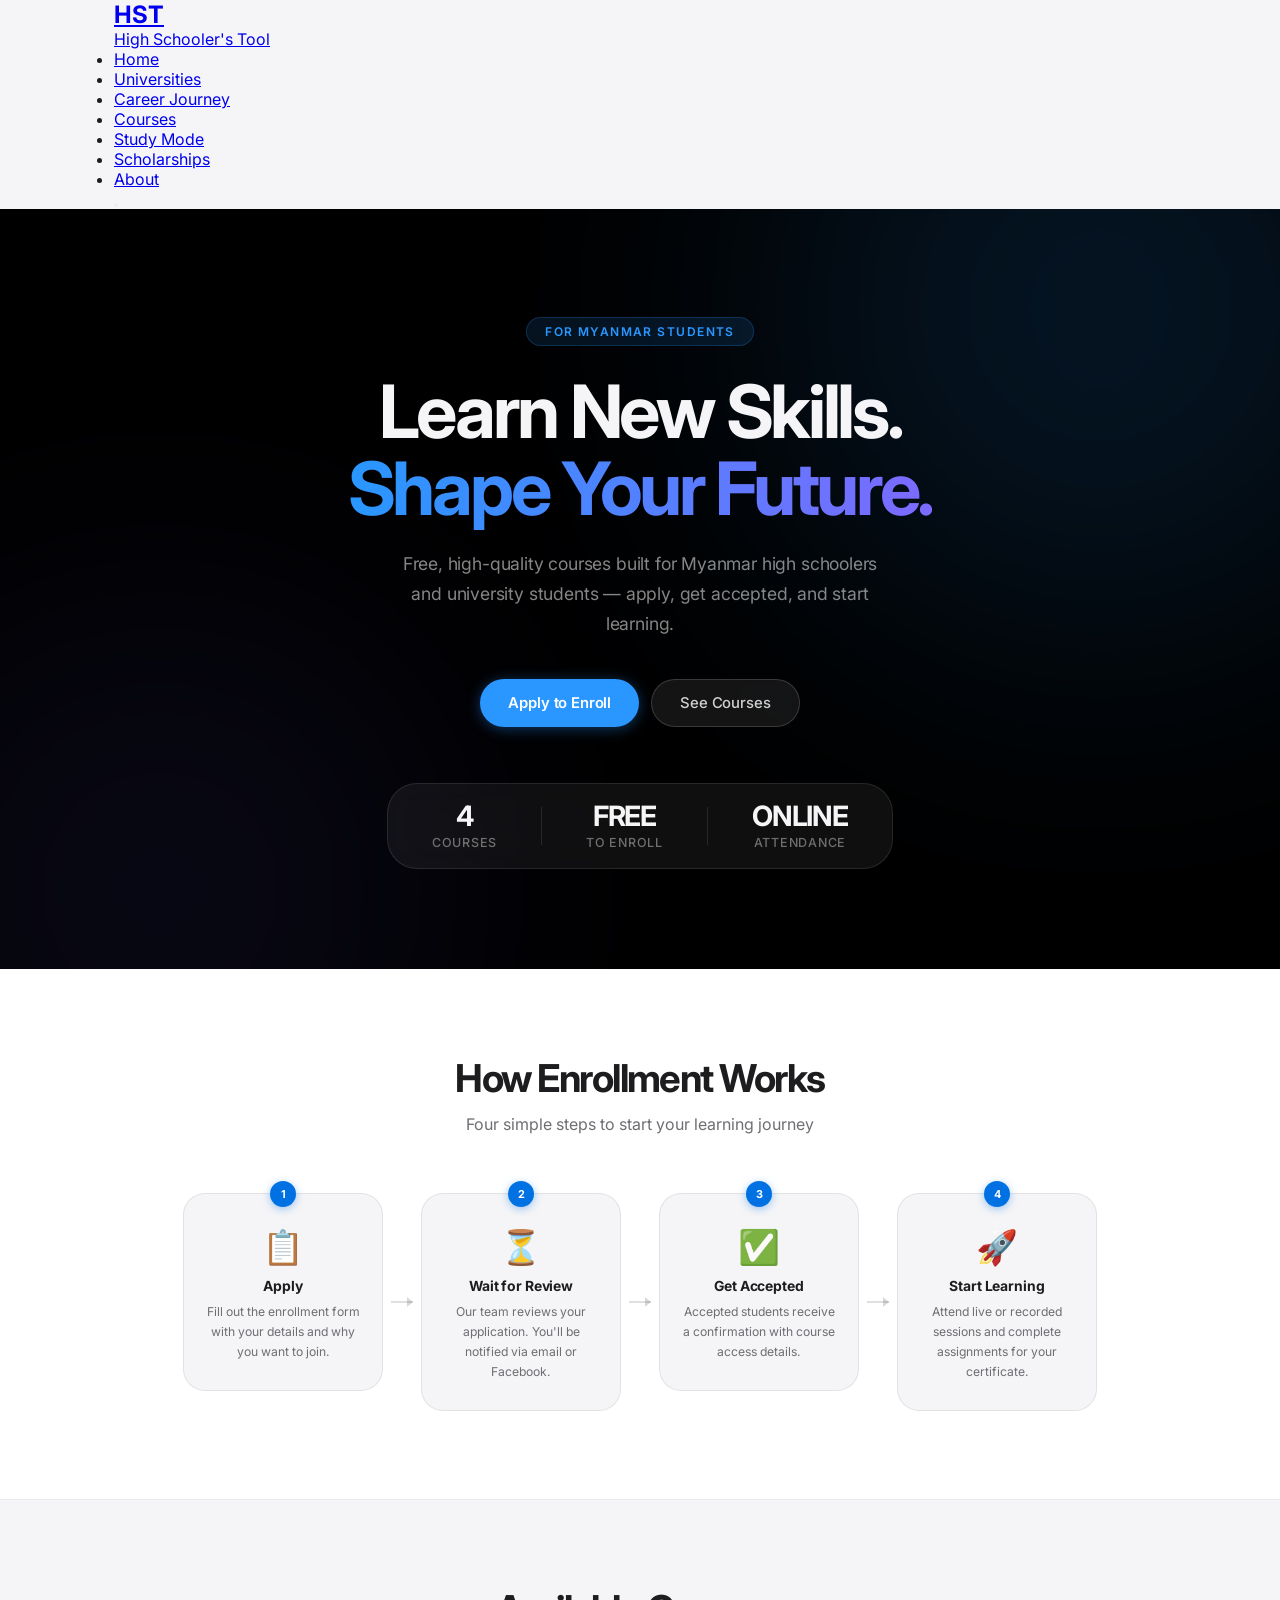
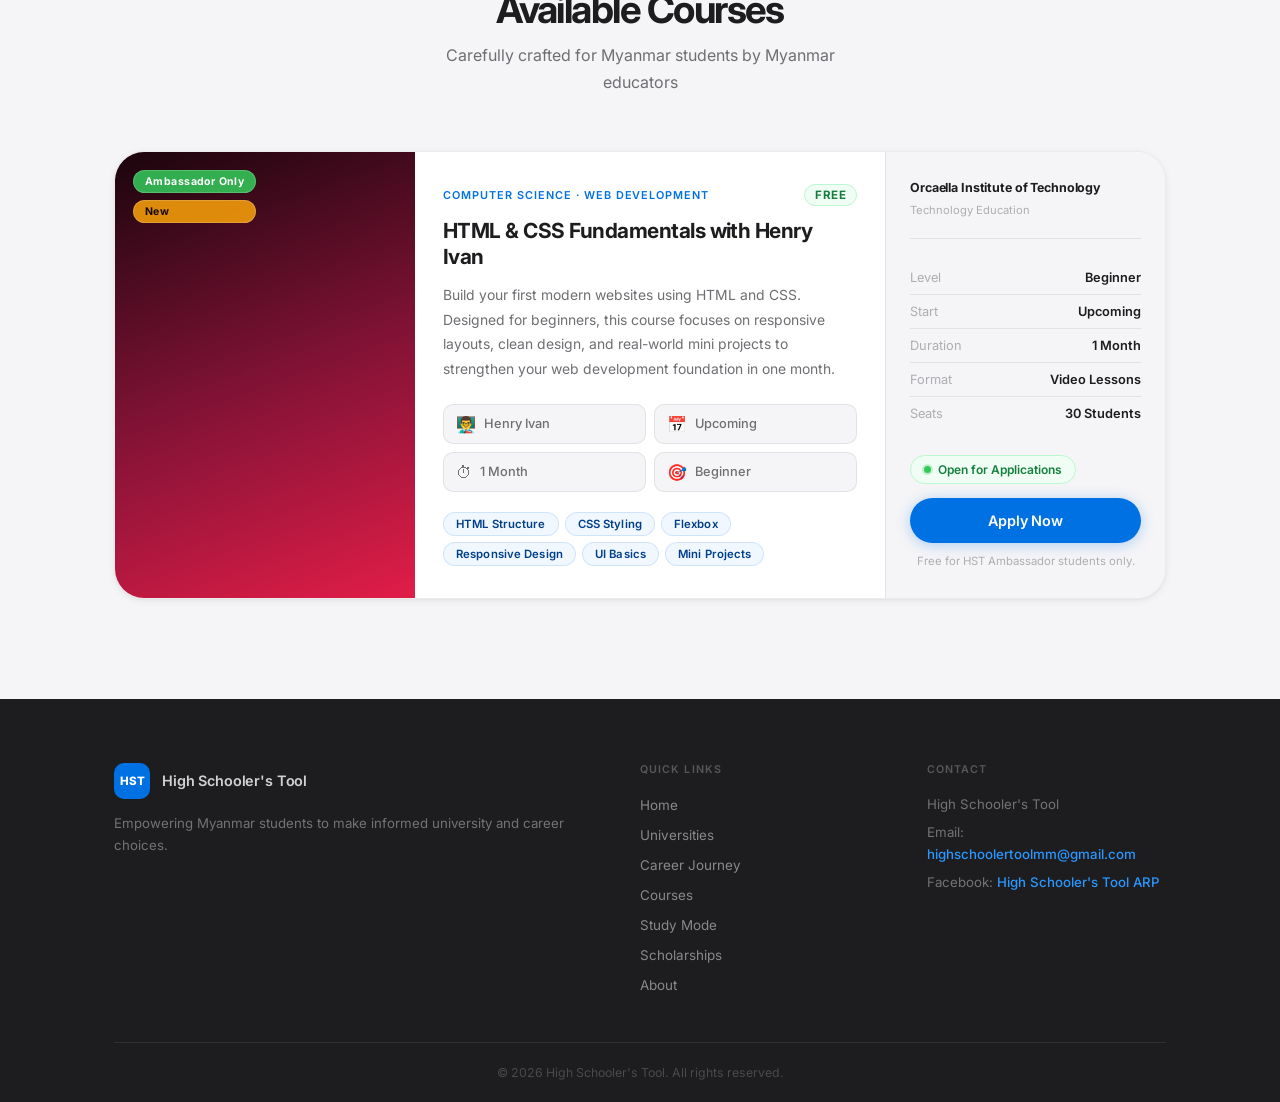
==== courses.html @ 0d57c954 "Add files via upload" ====
<!DOCTYPE html>
<html lang="en">
<head>
  <meta charset="UTF-8">
  <meta name="viewport" content="width=device-width, initial-scale=1.0">
  <title>Courses – High Schooler's Tool</title>
  <link rel="icon" href="hstlogo.png" type="image/png" sizes="40x40">
  <link rel="preconnect" href="https://fonts.googleapis.com">
  <link rel="preconnect" href="https://fonts.gstatic.com" crossorigin>
  <link href="https://fonts.googleapis.com/css2?family=Inter:wght@300;400;500;600;700;800;900&display=swap" rel="stylesheet">
  <link rel="stylesheet" href="hst.css">
  <link rel="stylesheet" href="courses.css">
</head>
<body>

  <!-- Navigation Bar (untouched) -->
  <nav class="navbar">
    <div class="container">
      <a href="hst.html" class="logo">
        <img src="hstlogo.jpg" alt="HST Logo" class="logo-img" onerror="this.style.display='none'">
        <div class="logo-text">
          <h2>HST</h2>
          <span>High Schooler's Tool</span>
        </div>
      </a>
      <ul class="nav-links">
        <li><a href="hst.html">Home</a></li>
        <li><a href="uni.html">Universities</a></li>
        <li><a href="career-journey.html">Career Journey</a></li>
        <li><a href="courses.html" class="active">Courses</a></li>
        <li><a href="study-mode.html">Study Mode</a></li>
        <li><a href="scholarships.html">Scholarships</a></li>
        <li><a href="about.html">About</a></li>
      </ul>
      <button class="hamburger" aria-label="Toggle menu" aria-expanded="false">
        <span></span>
        <span></span>
        <span></span>
      </button>
    </div>
  </nav>

  <!-- ── Hero ─────────────────────────────────────────────── -->
  <section class="hero">
    <div class="hero-bg-glow glow-a"></div>
    <div class="hero-bg-glow glow-b"></div>
    <div class="container hero-inner">
      <p class="hero-eyebrow" data-animate>For Myanmar Students</p>
      <h1 data-animate data-delay="100">
        Learn New Skills.<br>
        <span class="hero-grad">Shape Your Future.</span>
      </h1>
      <p class="hero-sub" data-animate data-delay="200">
        Free, high-quality courses built for Myanmar high schoolers
        and university students — apply, get accepted, and start learning.
      </p>
      <div class="hero-cta" data-animate data-delay="300">
        <a href="https://docs.google.com/forms/d/e/1FAIpQLSd6HfwSCEJHFu7nKIxqdtSfdcECiUzZML_cuarvvcwoTiC9SA/viewform"
           target="_blank" rel="noopener" class="btn-primary">Apply to Enroll</a>
        <a href="#courses" class="btn-secondary">See Courses</a>
      </div>
      <div class="hero-pills" data-animate data-delay="400">
        <div class="hero-pill"><strong>4</strong> Courses</div>
        <div class="hero-pill-sep"></div>
        <div class="hero-pill"><strong>Free</strong> to Enroll</div>
        <div class="hero-pill-sep"></div>
        <div class="hero-pill"><strong>Online</strong> Attendance</div>
      </div>
    </div>
  </section>

  <!-- ── How It Works ──────────────────────────────────────── -->
  <section class="steps-section">
    <div class="container">
      <div class="section-head">
        <h2 data-animate>How Enrollment Works</h2>
        <p data-animate data-delay="100">Four simple steps to start your learning journey</p>
      </div>
      <div class="steps-track">
        <div class="step" data-animate>
          <div class="step-num">1</div>
          <div class="step-emoji">📋</div>
          <h3>Apply</h3>
          <p>Fill out the enrollment form with your details and why you want to join.</p>
        </div>
        <div class="step-arrow" aria-hidden="true"></div>
        <div class="step" data-animate data-delay="100">
          <div class="step-num">2</div>
          <div class="step-emoji">⏳</div>
          <h3>Wait for Review</h3>
          <p>Our team reviews your application. You'll be notified via email or Facebook.</p>
        </div>
        <div class="step-arrow" aria-hidden="true"></div>
        <div class="step" data-animate data-delay="200">
          <div class="step-num">3</div>
          <div class="step-emoji">✅</div>
          <h3>Get Accepted</h3>
          <p>Accepted students receive a confirmation with course access details.</p>
        </div>
        <div class="step-arrow" aria-hidden="true"></div>
        <div class="step" data-animate data-delay="300">
          <div class="step-num">4</div>
          <div class="step-emoji">🚀</div>
          <h3>Start Learning</h3>
          <p>Attend live or recorded sessions and complete assignments for your certificate.</p>
        </div>
      </div>
    </div>
  </section>

  <!-- ── Courses ────────────────────────────────────────────── -->
  <section class="courses-section" id="courses">
    <div class="container">
      <div class="section-head">
        <h2 data-animate>Available Courses</h2>
        <p data-animate data-delay="100">Carefully crafted for Myanmar students by Myanmar educators</p>
      </div>

      <!-- Course grid -->
      <div class="courses-grid">

        <!-- ── Course Card ───────────────────────────────── -->
        <article class="course-card" data-animate>

          <!-- Thumbnail -->
          <div class="card-thumb thumb-rose">
            <img src="htmlcss.jpg" alt="HTML & CSS Course" class="card-thumb-img"
                 onerror="this.style.display='none'">
            <div class="card-chip-row">
              <span class="chip chip-green">Ambassador Only</span>
              <span class="chip chip-amber">New</span>
            </div>
          </div>

          <!-- Body -->
          <div class="card-body">
            <div class="card-meta-top">
              <span class="card-category">Computer Science · Web Development</span>
              <span class="card-price-badge">FREE</span>
            </div>

            <h3 class="card-title">HTML & CSS Fundamentals with Henry Ivan</h3>

            <p class="card-desc">
              Build your first modern websites using HTML and CSS. Designed for beginners, this course
              focuses on responsive layouts, clean design, and real-world mini projects to strengthen
              your web development foundation in one month.
            </p>

            <!-- Quick-info row -->
            <div class="card-info-row">
              <div class="info-item">
                <span class="info-icon">👨‍🏫</span>
                <span>Henry Ivan</span>
              </div>
              <div class="info-item">
                <span class="info-icon">📅</span>
                <span>Upcoming</span>
              </div>
              <div class="info-item">
                <span class="info-icon">⏱</span>
                <span>1 Month</span>
              </div>
              <div class="info-item">
                <span class="info-icon">🎯</span>
                <span>Beginner</span>
              </div>
            </div>

            <!-- Tags -->
            <div class="tag-row">
              <span class="tag">HTML Structure</span>
              <span class="tag">CSS Styling</span>
              <span class="tag">Flexbox</span>
              <span class="tag">Responsive Design</span>
              <span class="tag">UI Basics</span>
              <span class="tag">Mini Projects</span>
            </div>
          </div>

          <!-- Sidebar CTA -->
          <div class="card-sidebar">
            <!-- Provider -->
            <div class="provider-block">
              <img src="orcaella.jpg" alt="Orcaella" class="provider-img"
                   onerror="this.style.display='none'">
              <div>
                <strong>Orcaella Institute of Technology</strong>
                <span>Technology Education</span>
              </div>
            </div>

            <!-- Stats list -->
            <ul class="stat-list">
              <li><span>Level</span><span>Beginner</span></li>
              <li><span>Start</span><span>Upcoming</span></li>
              <li><span>Duration</span><span>1 Month</span></li>
              <li><span>Format</span><span>Video Lessons</span></li>
              <li><span>Seats</span><span>30 Students</span></li>
            </ul>

            <!-- Availability -->
            <div class="avail-badge">
              <span class="avail-dot"></span> Open for Applications
            </div>

            <!-- CTA -->
            <a href="https://docs.google.com/forms/d/e/1FAIpQLSd6HfwSCEJHFu7nKIxqdtSfdcECiUzZML_cuarvvcwoTiC9SA/viewform"
               target="_blank" rel="noopener" class="apply-btn">
              Apply Now
            </a>
            <p class="apply-note">Free for HST Ambassador students only.</p>
          </div>

        </article>
        <!-- end course card -->

      </div>
    </div>
  </section>

  <!-- ── Footer ──────────────────────────────────────────────── -->
  <footer class="footer">
    <div class="container">
      <div class="footer-grid">
        <div class="footer-col footer-brand-col">
          <div class="footer-logo-row">
            <div class="footer-logo-mark">HST</div>
            <span>High Schooler's Tool</span>
          </div>
          <p>Empowering Myanmar students to make informed university and career choices.</p>
        </div>
        <div class="footer-col">
          <h4>Quick Links</h4>
          <ul>
            <li><a href="hst.html">Home</a></li>
            <li><a href="uni.html">Universities</a></li>
            <li><a href="career-journey.html">Career Journey</a></li>
            <li><a href="courses.html">Courses</a></li>
            <li><a href="study-mode.html">Study Mode</a></li>
            <li><a href="scholarships.html">Scholarships</a></li>
            <li><a href="about.html">About</a></li>
          </ul>
        </div>
        <div class="footer-col">
          <h4>Contact</h4>
          <p>High Schooler's Tool</p>
          <p>Email: <a href="mailto:highschoolertoolmm@gmail.com">highschoolertoolmm@gmail.com</a></p>
          <p>Facebook: <a href="https://www.facebook.com/share/17isKhcumg/" target="_blank" rel="noopener noreferrer">High Schooler's Tool ARP</a></p>
        </div>
      </div>
      <div class="footer-bottom">
        <p>© 2026 High Schooler's Tool. All rights reserved.</p>
      </div>
    </div>
  </footer>

  <script src="script.js"></script>
  <script src="courses.js"></script>
  <script src="https://cdn.jsdelivr.net/npm/@supabase/supabase-js@2"></script>
  <script>
    // Animate on scroll
    const observer = new IntersectionObserver(entries => {
      entries.forEach(e => {
        if (e.isIntersecting) {
          e.target.classList.add('visible');
          observer.unobserve(e.target);
        }
      });
    }, { threshold: 0.1 });
    document.querySelectorAll('[data-animate]').forEach(el => observer.observe(el));

    // Hamburger
    document.addEventListener('DOMContentLoaded', () => {
      const ham = document.querySelector('.hamburger');
      const nav = document.querySelector('.nav-links');
      if (!ham || !nav) return;
      ham.addEventListener('click', () => {
        nav.classList.toggle('active');
        ham.classList.toggle('active');
        ham.setAttribute('aria-expanded', nav.classList.contains('active'));
      });
      nav.querySelectorAll('a').forEach(a => a.addEventListener('click', () => {
        nav.classList.remove('active');
        ham.classList.remove('active');
        ham.setAttribute('aria-expanded', 'false');
      }));
    });
  </script>
</body>
</html>
---- courses.css ----
/* ============================================================
   COURSES.CSS — Apple Store–style premium redesign
   Nav styles intentionally excluded — handled by hst.css
   ============================================================ */

@import url('https://fonts.googleapis.com/css2?family=Inter:wght@300;400;500;600;700;800;900&display=swap');

:root {
  --ink:        #1d1d1f;
  --ink-2:      #3a3a3c;
  --muted:      #6e6e73;
  --subtle:     #aeaeb2;
  --bg:         #f5f5f7;
  --surface:    #ffffff;
  --border:     rgba(0,0,0,0.08);
  --border-md:  rgba(0,0,0,0.13);
  --blue:       #0071e3;
  --blue-light: #2997ff;
  --green:      #34c759;
  --amber:      #f59e0b;
  --radius-sm:  10px;
  --radius:     16px;
  --radius-lg:  22px;
  --radius-xl:  30px;
  --radius-pill:9999px;
  --ease:       0.2s cubic-bezier(0.4,0,0.2,1);
  --ease-spring:0.38s cubic-bezier(0.34,1.56,0.64,1);
  --shadow-sm:  0 2px 8px rgba(0,0,0,0.06), 0 1px 3px rgba(0,0,0,0.04);
  --shadow-md:  0 6px 24px rgba(0,0,0,0.08), 0 2px 8px rgba(0,0,0,0.04);
  --shadow-lg:  0 16px 48px rgba(0,0,0,0.11), 0 4px 16px rgba(0,0,0,0.05);
  --shadow-xl:  0 28px 72px rgba(0,0,0,0.13), 0 8px 28px rgba(0,0,0,0.06);
}

*, *::before, *::after { box-sizing: border-box; margin: 0; padding: 0; }

body {
  font-family: 'Inter', -apple-system, BlinkMacSystemFont, 'SF Pro Display',
               system-ui, sans-serif;
  background: var(--bg);
  color: var(--ink);
  -webkit-font-smoothing: antialiased;
  -moz-osx-font-smoothing: grayscale;
}

.container {
  max-width: 1100px;
  margin: 0 auto;
  padding: 0 24px;
}

/* ── Scroll animation ──────────────────────────────────────── */
@keyframes fadeUp {
  from { opacity:0; transform:translateY(20px); }
  to   { opacity:1; transform:translateY(0); }
}

[data-animate] {
  opacity: 0;
  transform: translateY(18px);
  transition: opacity 0.52s cubic-bezier(0.4,0,0.2,1),
              transform 0.52s cubic-bezier(0.4,0,0.2,1);
}
[data-animate][data-delay="100"] { transition-delay: 0.10s; }
[data-animate][data-delay="200"] { transition-delay: 0.20s; }
[data-animate][data-delay="300"] { transition-delay: 0.30s; }
[data-animate][data-delay="400"] { transition-delay: 0.40s; }
[data-animate].visible { opacity:1; transform:translateY(0); }

/* ── Shared section header ─────────────────────────────────── */
.section-head {
  text-align: center;
  margin-bottom: 56px;
}

.section-head h2 {
  font-size: clamp(1.75rem, 3.5vw, 2.4rem);
  font-weight: 700;
  letter-spacing: -0.04em;
  line-height: 1.1;
  color: var(--ink);
  margin-bottom: 12px;
}

.section-head p {
  font-size: 1rem;
  color: var(--muted);
  font-weight: 400;
  line-height: 1.65;
  max-width: 440px;
  margin: 0 auto;
}

/* ============================================================
   HERO — full Apple dark cinematic
   ============================================================ */
.hero {
  background: #000000;
  position: relative;
  overflow: hidden;
  padding: 108px 0 100px;
  text-align: center;
}

/* ambient glow */
.hero-bg-glow {
  position: absolute;
  border-radius: 50%;
  pointer-events: none;
  filter: blur(140px);
}

.glow-a {
  width: 640px; height: 640px;
  background: rgba(41,151,255,0.22);
  top: -220px; right: -140px;
  opacity: 0.7;
}

.glow-b {
  width: 520px; height: 520px;
  background: rgba(94,92,230,0.20);
  bottom: -180px; left: -100px;
  opacity: 0.6;
}

.hero-inner { position: relative; z-index: 1; }

.hero-eyebrow {
  display: inline-block;
  font-size: 0.75rem;
  font-weight: 600;
  letter-spacing: 0.12em;
  text-transform: uppercase;
  color: var(--blue-light);
  background: rgba(41,151,255,0.12);
  border: 1px solid rgba(41,151,255,0.22);
  padding: 6px 18px;
  border-radius: var(--radius-pill);
  margin-bottom: 28px;
}

.hero h1 {
  font-size: clamp(2.6rem, 7vw, 4.6rem);
  font-weight: 700;
  letter-spacing: -0.045em;
  line-height: 1.04;
  color: #f5f5f7;
  margin-bottom: 22px;
}

.hero-grad {
  background: linear-gradient(90deg, #2997ff 0%, #7c6aff 100%);
  -webkit-background-clip: text;
  -webkit-text-fill-color: transparent;
  background-clip: text;
}

.hero-sub {
  font-size: 1.1rem;
  color: rgba(255,255,255,0.52);
  font-weight: 400;
  line-height: 1.7;
  max-width: 480px;
  margin: 0 auto 40px;
  letter-spacing: -0.01em;
}

/* CTA buttons */
.hero-cta {
  display: flex;
  justify-content: center;
  gap: 12px;
  flex-wrap: wrap;
  margin-bottom: 56px;
}

.btn-primary {
  display: inline-flex;
  align-items: center;
  justify-content: center;
  padding: 14px 28px;
  background: var(--blue-light);
  color: #fff;
  font-size: 0.93rem;
  font-weight: 600;
  border-radius: var(--radius-pill);
  text-decoration: none;
  letter-spacing: -0.01em;
  box-shadow: 0 2px 14px rgba(41,151,255,0.38);
  transition: background var(--ease), transform var(--ease), box-shadow var(--ease);
}

.btn-primary:hover {
  background: #007aff;
  transform: scale(1.025);
  box-shadow: 0 4px 22px rgba(41,151,255,0.5);
}

.btn-secondary {
  display: inline-flex;
  align-items: center;
  justify-content: center;
  padding: 14px 28px;
  background: rgba(255,255,255,0.08);
  border: 1px solid rgba(255,255,255,0.16);
  color: rgba(255,255,255,0.80);
  font-size: 0.93rem;
  font-weight: 500;
  border-radius: var(--radius-pill);
  text-decoration: none;
  letter-spacing: -0.01em;
  backdrop-filter: blur(10px);
  transition: background var(--ease), border-color var(--ease), transform var(--ease);
}

.btn-secondary:hover {
  background: rgba(255,255,255,0.14);
  border-color: rgba(255,255,255,0.28);
  transform: scale(1.025);
}

/* Stats pills */
.hero-pills {
  display: inline-flex;
  align-items: center;
  background: rgba(255,255,255,0.06);
  border: 1px solid rgba(255,255,255,0.10);
  border-radius: var(--radius-xl);
  backdrop-filter: blur(20px);
  -webkit-backdrop-filter: blur(20px);
  overflow: hidden;
}

.hero-pill {
  padding: 18px 44px;
  text-align: center;
  font-size: 0.78rem;
  color: rgba(255,255,255,0.40);
  font-weight: 500;
  letter-spacing: 0.06em;
  text-transform: uppercase;
}

.hero-pill strong {
  display: block;
  font-size: 1.75rem;
  font-weight: 700;
  color: #f5f5f7;
  letter-spacing: -0.04em;
  line-height: 1;
  margin-bottom: 5px;
}

.hero-pill-sep {
  width: 1px;
  height: 38px;
  background: rgba(255,255,255,0.10);
  flex-shrink: 0;
}

/* ============================================================
   HOW IT WORKS
   ============================================================ */
.steps-section {
  background: var(--surface);
  padding: 88px 0;
  border-bottom: 1px solid var(--border);
}

.steps-track {
  display: flex;
  align-items: flex-start;
  justify-content: center;
  gap: 6px;
  flex-wrap: wrap;
}

.step {
  background: var(--bg);
  border: 1px solid var(--border);
  border-radius: var(--radius-lg);
  padding: 36px 20px 28px;
  text-align: center;
  flex: 1;
  min-width: 155px;
  max-width: 200px;
  position: relative;
  transition: border-color var(--ease), box-shadow var(--ease), transform var(--ease-spring);
}

.step:hover {
  border-color: rgba(0,113,227,0.22);
  box-shadow: var(--shadow-md);
  transform: translateY(-5px);
}

.step-num {
  position: absolute;
  top: -13px;
  left: 50%;
  transform: translateX(-50%);
  width: 26px;
  height: 26px;
  background: var(--blue);
  color: #fff;
  font-size: 0.68rem;
  font-weight: 700;
  border-radius: 50%;
  display: flex;
  align-items: center;
  justify-content: center;
  box-shadow: 0 2px 8px rgba(0,113,227,0.38);
}

.step-emoji {
  font-size: 2.1rem;
  display: block;
  margin-bottom: 14px;
  line-height: 1;
}

.step h3 {
  font-size: 0.87rem;
  font-weight: 700;
  letter-spacing: -0.01em;
  color: var(--ink);
  margin-bottom: 8px;
}

.step p {
  font-size: 0.76rem;
  color: var(--muted);
  line-height: 1.65;
  font-weight: 400;
}

.step-arrow {
  align-self: center;
  width: 22px;
  height: 2px;
  background: rgba(0,0,0,0.12);
  flex-shrink: 0;
  position: relative;
  margin: 0 2px;
}

.step-arrow::after {
  content: '';
  position: absolute;
  right: -5px;
  top: -4px;
  border: 5px solid transparent;
  border-left: 6px solid rgba(0,0,0,0.15);
}

/* ============================================================
   COURSES SECTION
   ============================================================ */
.courses-section {
  padding: 88px 0 100px;
  background: var(--bg);
}

.courses-grid {
  display: flex;
  flex-direction: column;
  gap: 24px;
}

/* ============================================================
   COURSE CARD — Apple Store product tile
   ============================================================ */
.course-card {
  background: var(--surface);
  border: 1px solid var(--border);
  border-radius: var(--radius-xl);
  box-shadow: var(--shadow-sm);
  display: grid;
  grid-template-columns: 300px 1fr 280px;
  overflow: hidden;
  transition: box-shadow 0.30s ease, transform 0.30s ease, border-color 0.30s ease;
}

.course-card:hover {
  box-shadow: var(--shadow-xl);
  transform: translateY(-5px);
  border-color: rgba(0,113,227,0.16);
}

/* ── Thumbnail ── */
.card-thumb {
  position: relative;
  overflow: hidden;
  display: flex;
  align-items: stretch;
}

.thumb-rose    { background: linear-gradient(160deg, #1a050c, #7f1235, #e11d48); }
.thumb-blue    { background: linear-gradient(160deg, #050e1f, #003380, #2563eb); }
.thumb-violet  { background: linear-gradient(160deg, #130820, #4c1d95, #7c3aed); }
.thumb-emerald { background: linear-gradient(160deg, #031410, #064e3b, #059669); }
.thumb-amber   { background: linear-gradient(160deg, #1a0f00, #92400e, #d97706); }

.card-thumb-img {
  width: 100%;
  height: 100%;
  object-fit: cover;
  display: block;
  transition: transform 0.5s ease;
  mix-blend-mode: luminosity;
  opacity: 0.85;
}

.course-card:hover .card-thumb-img {
  transform: scale(1.04);
}

.card-chip-row {
  position: absolute;
  top: 18px;
  left: 18px;
  display: flex;
  flex-direction: column;
  gap: 7px;
}

.chip {
  display: inline-block;
  font-size: 0.66rem;
  font-weight: 700;
  letter-spacing: 0.04em;
  padding: 4px 11px;
  border-radius: var(--radius-pill);
  backdrop-filter: blur(12px);
  -webkit-backdrop-filter: blur(12px);
}

.chip-green {
  background: rgba(52,199,89,0.88);
  color: #fff;
  border: 1px solid rgba(255,255,255,0.18);
}

.chip-amber {
  background: rgba(245,158,11,0.88);
  color: #1a0c00;
  border: 1px solid rgba(255,255,255,0.18);
}

/* ── Card body (middle) ── */
.card-body {
  padding: 32px 28px;
  display: flex;
  flex-direction: column;
}

.card-meta-top {
  display: flex;
  align-items: center;
  justify-content: space-between;
  gap: 12px;
  margin-bottom: 12px;
}

.card-category {
  font-size: 0.68rem;
  font-weight: 600;
  letter-spacing: 0.09em;
  text-transform: uppercase;
  color: var(--blue);
}

.card-price-badge {
  font-size: 0.72rem;
  font-weight: 700;
  letter-spacing: 0.04em;
  color: #15803d;
  background: #f0fdf4;
  border: 1px solid #bbf7d0;
  padding: 3px 10px;
  border-radius: var(--radius-pill);
  flex-shrink: 0;
}

.card-title {
  font-size: 1.3rem;
  font-weight: 700;
  letter-spacing: -0.025em;
  line-height: 1.22;
  color: var(--ink);
  margin-bottom: 14px;
}

.card-desc {
  font-size: 0.87rem;
  color: var(--muted);
  line-height: 1.78;
  font-weight: 400;
  margin-bottom: 22px;
  flex: 1;
}

/* Quick info grid */
.card-info-row {
  display: grid;
  grid-template-columns: 1fr 1fr;
  gap: 8px;
  margin-bottom: 20px;
}

.info-item {
  display: flex;
  align-items: center;
  gap: 8px;
  font-size: 0.8rem;
  font-weight: 500;
  color: var(--muted);
  background: var(--bg);
  border: 1px solid var(--border);
  border-radius: var(--radius-sm);
  padding: 9px 12px;
  transition: border-color var(--ease), background var(--ease);
}

.info-item:hover {
  border-color: rgba(0,113,227,0.18);
  background: rgba(0,113,227,0.03);
}

.info-icon {
  font-size: 1rem;
  flex-shrink: 0;
}

/* Topic tags */
.tag-row {
  display: flex;
  flex-wrap: wrap;
  gap: 6px;
}

.tag {
  font-size: 0.71rem;
  font-weight: 600;
  letter-spacing: 0.01em;
  color: #003f8a;
  background: rgba(0,113,227,0.06);
  border: 1px solid rgba(0,113,227,0.14);
  padding: 4px 12px;
  border-radius: var(--radius-pill);
  transition: background var(--ease), border-color var(--ease);
}

.tag:hover {
  background: rgba(0,113,227,0.12);
  border-color: rgba(0,113,227,0.28);
}

/* ── Card sidebar (right) ── */
.card-sidebar {
  border-left: 1px solid var(--border);
  background: var(--bg);
  padding: 28px 24px;
  display: flex;
  flex-direction: column;
}

/* Provider */
.provider-block {
  display: flex;
  align-items: center;
  gap: 12px;
  margin-bottom: 22px;
  padding-bottom: 20px;
  border-bottom: 1px solid var(--border);
}

.provider-img {
  width: 42px;
  height: 42px;
  border-radius: 12px;
  object-fit: cover;
  border: 1px solid var(--border);
  flex-shrink: 0;
}

.provider-block strong {
  display: block;
  font-size: 0.78rem;
  font-weight: 700;
  color: var(--ink);
  letter-spacing: -0.01em;
  line-height: 1.3;
  margin-bottom: 2px;
}

.provider-block span {
  font-size: 0.7rem;
  color: var(--subtle);
  font-weight: 400;
}

/* Stat list */
.stat-list {
  list-style: none;
  flex: 1;
  margin-bottom: 20px;
  display: flex;
  flex-direction: column;
}

.stat-list li {
  display: flex;
  justify-content: space-between;
  align-items: center;
  padding: 9px 0;
  border-bottom: 1px solid var(--border);
  font-size: 0.8rem;
}

.stat-list li:last-child { border-bottom: none; }

.stat-list li > span:first-child {
  color: var(--subtle);
  font-weight: 400;
}

.stat-list li > span:last-child {
  color: var(--ink);
  font-weight: 600;
  text-align: right;
}

/* Availability */
.avail-badge {
  display: inline-flex;
  align-items: center;
  gap: 7px;
  font-size: 0.75rem;
  font-weight: 600;
  color: #15803d;
  background: #f0fdf4;
  border: 1px solid #bbf7d0;
  padding: 6px 13px;
  border-radius: var(--radius-pill);
  margin-bottom: 14px;
  align-self: flex-start;
}

.avail-dot {
  width: 7px;
  height: 7px;
  border-radius: 50%;
  background: var(--green);
  box-shadow: 0 0 0 2px rgba(52,199,89,0.25);
  animation: pulse 2s ease-in-out infinite;
}

@keyframes pulse {
  0%, 100% { box-shadow: 0 0 0 2px rgba(52,199,89,0.25); }
  50%       { box-shadow: 0 0 0 5px rgba(52,199,89,0.10); }
}

/* Apply button */
.apply-btn {
  display: block;
  width: 100%;
  background: var(--blue);
  color: #fff;
  text-align: center;
  padding: 14px 18px;
  border-radius: var(--radius-pill);
  font-size: 0.9rem;
  font-weight: 600;
  text-decoration: none;
  letter-spacing: -0.01em;
  box-shadow: 0 2px 14px rgba(0,113,227,0.30);
  transition: background var(--ease), transform var(--ease-spring), box-shadow var(--ease);
  margin-bottom: 10px;
}

.apply-btn:hover {
  background: #005bb5;
  transform: scale(1.025);
  box-shadow: 0 4px 22px rgba(0,113,227,0.42);
}

.apply-btn:active { transform: scale(0.99); }

.apply-note {
  font-size: 0.71rem;
  color: var(--subtle);
  text-align: center;
  line-height: 1.5;
  font-weight: 400;
}

/* ============================================================
   FOOTER — Apple dark
   ============================================================ */
.footer {
  background: #1d1d1f;
  padding: 64px 0 0;
}

.footer-grid {
  display: grid;
  grid-template-columns: 2fr 1fr 1fr;
  gap: 48px;
  padding-bottom: 48px;
  border-bottom: 1px solid rgba(255,255,255,0.08);
}

.footer-logo-row {
  display: flex;
  align-items: center;
  gap: 12px;
  margin-bottom: 14px;
}

.footer-logo-mark {
  width: 36px;
  height: 36px;
  background: var(--blue);
  border-radius: 10px;
  display: flex;
  align-items: center;
  justify-content: center;
  font-size: 0.72rem;
  font-weight: 800;
  color: #fff;
  flex-shrink: 0;
}

.footer-logo-row span {
  font-size: 0.9rem;
  font-weight: 600;
  color: rgba(255,255,255,0.80);
  letter-spacing: -0.01em;
}

.footer-brand-col > p {
  font-size: 0.83rem;
  color: rgba(255,255,255,0.38);
  line-height: 1.7;
  font-weight: 400;
}

.footer-col h4 {
  font-size: 0.67rem;
  font-weight: 600;
  text-transform: uppercase;
  letter-spacing: 0.1em;
  color: rgba(255,255,255,0.26);
  margin-bottom: 18px;
}

.footer-col ul {
  list-style: none;
  display: flex;
  flex-direction: column;
  gap: 10px;
}

.footer-col ul li a {
  font-size: 0.84rem;
  color: rgba(255,255,255,0.48);
  text-decoration: none;
  font-weight: 400;
  transition: color var(--ease);
}

.footer-col ul li a:hover { color: rgba(255,255,255,0.82); }

.footer-col p {
  font-size: 0.83rem;
  color: rgba(255,255,255,0.38);
  margin-bottom: 6px;
  line-height: 1.65;
}

.footer-col a {
  color: var(--blue-light);
  text-decoration: none;
  font-weight: 500;
}

.footer-col a:hover { text-decoration: underline; }

.footer-bottom {
  padding: 22px 0;
  text-align: center;
  font-size: 0.77rem;
  color: rgba(255,255,255,0.20);
  font-weight: 400;
}

/* ============================================================
   RESPONSIVE
   ============================================================ */
@media (max-width: 1040px) {
  .course-card { grid-template-columns: 240px 1fr 250px; }
}

@media (max-width: 840px) {
  .hero { padding: 80px 0 72px; }
  .hero h1 { letter-spacing: -0.035em; }

  .course-card {
    grid-template-columns: 1fr;
  }

  .card-thumb {
    height: 220px;
  }

  .card-thumb-img {
    height: 100%;
  }

  .card-sidebar {
    border-left: none;
    border-top: 1px solid var(--border);
  }

  .footer-grid { grid-template-columns: 1fr; gap: 36px; }
}

@media (max-width: 640px) {
  .hero { padding: 64px 0 60px; }

  .hero-pills {
    flex-direction: column;
    width: 100%;
    max-width: 240px;
    margin: 0 auto;
  }

  .hero-pill-sep { width: 80px; height: 1px; }
  .hero-pill { padding: 14px 40px; }

  .hero-cta { flex-direction: column; align-items: center; }
  .btn-primary, .btn-secondary { width: 100%; max-width: 280px; }

  .steps-track { flex-direction: column; align-items: stretch; }
  .step { max-width: 100%; min-width: auto; }
  .step-arrow { width: 2px; height: 28px; margin: 0 auto; }
  .step-arrow::after {
    right: -4px; top: auto; bottom: -5px;
    border: 5px solid transparent;
    border-top: 6px solid rgba(0,0,0,0.15);
    border-left: transparent;
  }

  .card-info-row { grid-template-columns: 1fr; }
  .card-thumb { height: 180px; }
}
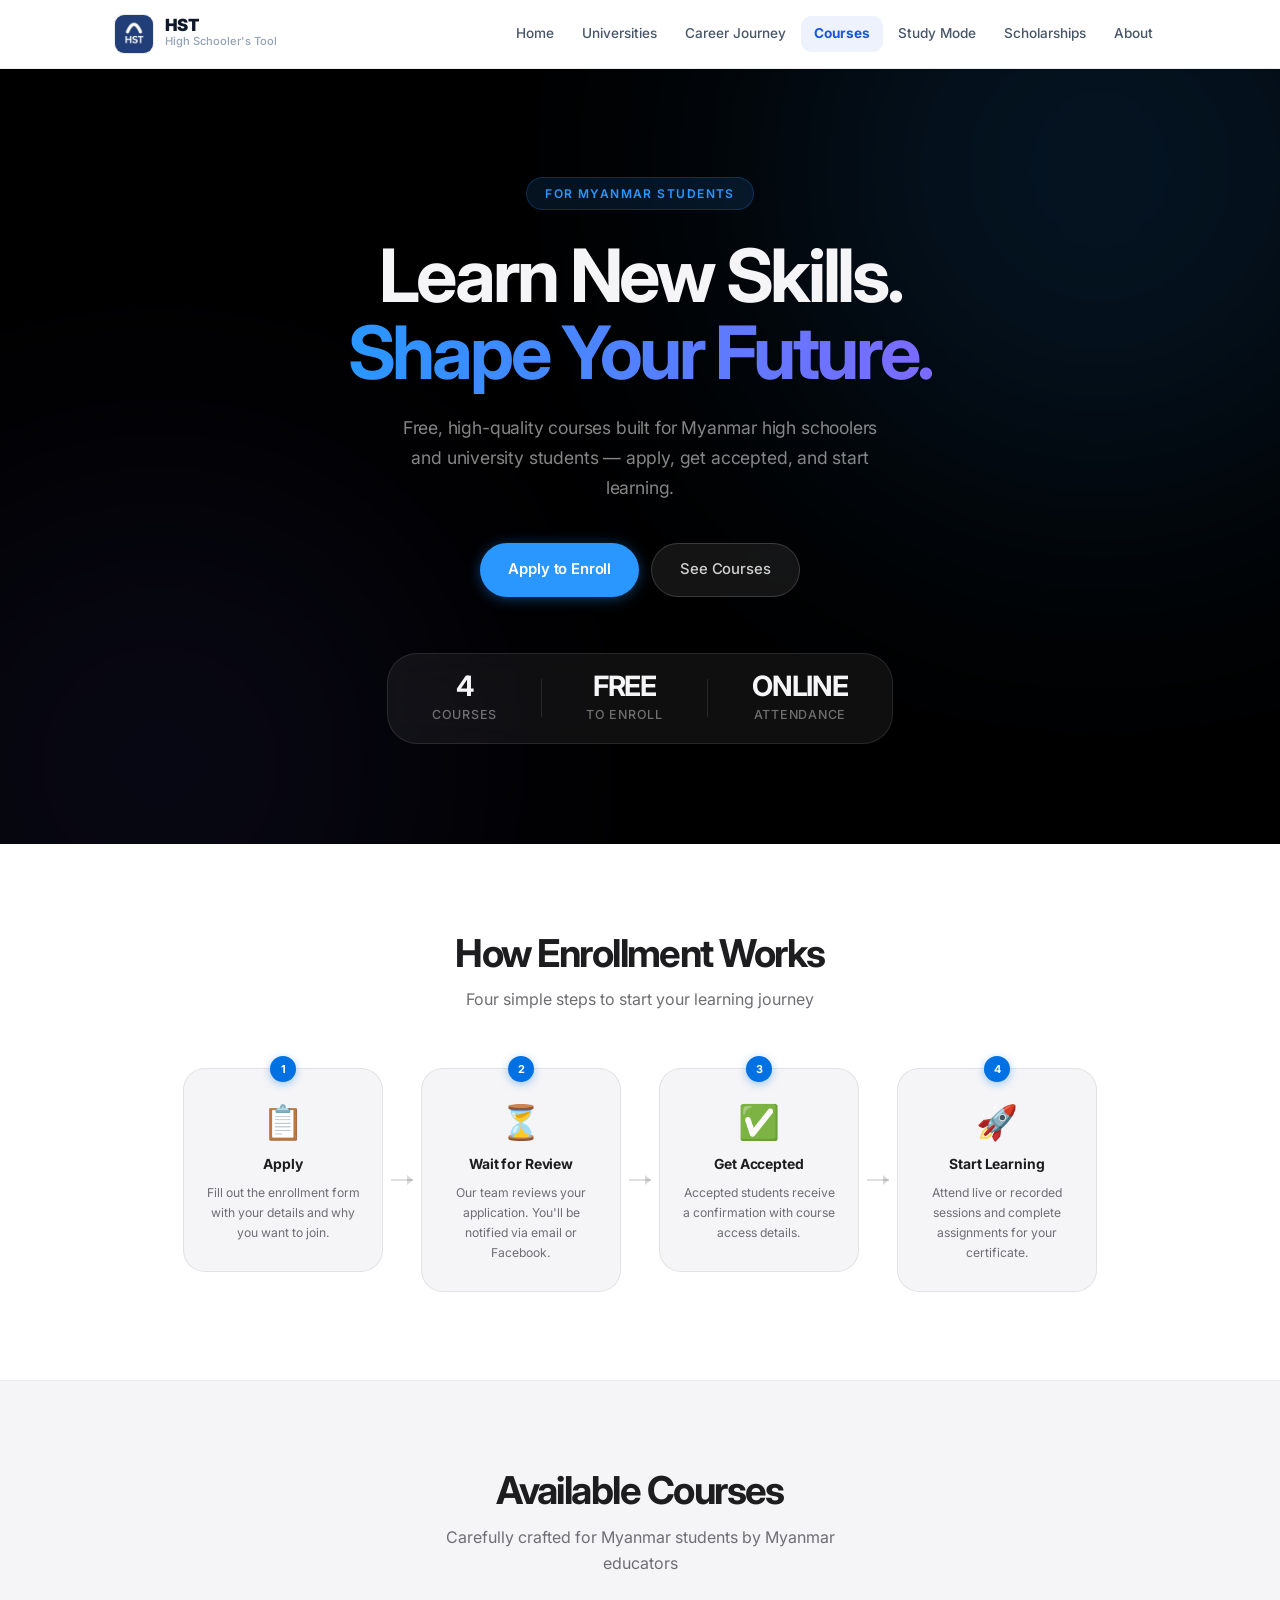
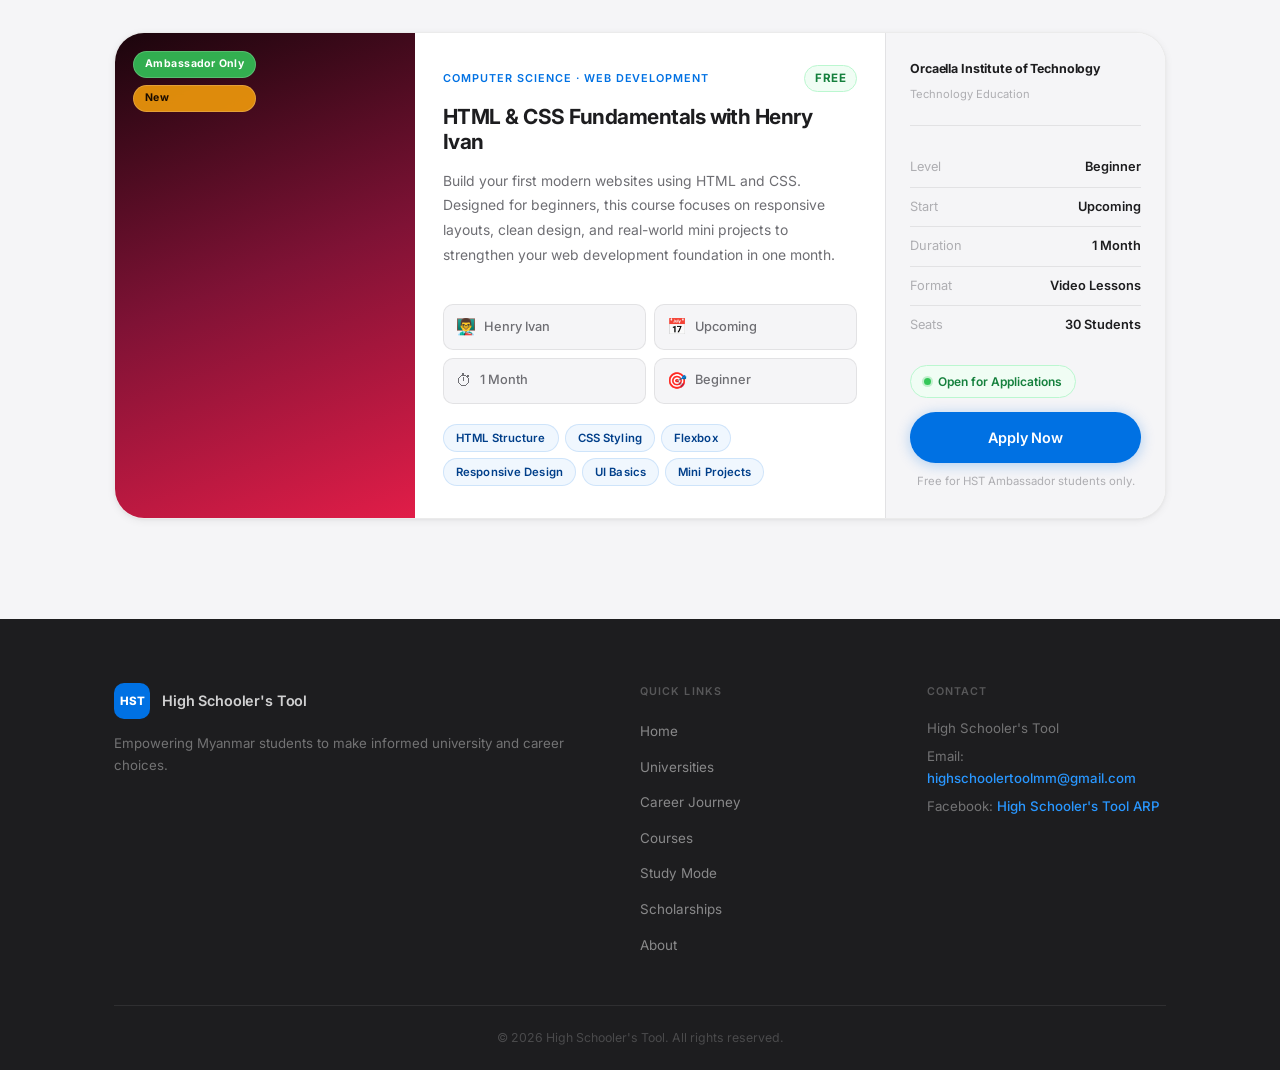
==== commit 81f79e54: "na" ====
--- a/courses.html
+++ b/courses.html
@@ -256,10 +256,11 @@
   </footer>
 
   <script src="script.js"></script>
-  <script src="courses.js"></script>
-  <script src="https://cdn.jsdelivr.net/npm/@supabase/supabase-js@2"></script>
-  <script>
-    // Animate on scroll
+<script src="courses.js"></script>
+<script src="https://cdn.jsdelivr.net/npm/@supabase/supabase-js@2"></script>
+<script>
+  document.addEventListener('DOMContentLoaded', function() {
+    // ONLY scroll animations here - NO hamburger code (courses.js handles it)
     const observer = new IntersectionObserver(entries => {
       entries.forEach(e => {
         if (e.isIntersecting) {
@@ -269,23 +270,7 @@
       });
     }, { threshold: 0.1 });
     document.querySelectorAll('[data-animate]').forEach(el => observer.observe(el));
-
-    // Hamburger
-    document.addEventListener('DOMContentLoaded', () => {
-      const ham = document.querySelector('.hamburger');
-      const nav = document.querySelector('.nav-links');
-      if (!ham || !nav) return;
-      ham.addEventListener('click', () => {
-        nav.classList.toggle('active');
-        ham.classList.toggle('active');
-        ham.setAttribute('aria-expanded', nav.classList.contains('active'));
-      });
-      nav.querySelectorAll('a').forEach(a => a.addEventListener('click', () => {
-        nav.classList.remove('active');
-        ham.classList.remove('active');
-        ham.setAttribute('aria-expanded', 'false');
-      }));
-    });
-  </script>
+  });
+</script>
 </body>
 </html>
--- a/hst.css
+++ b/hst.css
@@ -0,0 +1,936 @@
+/* ============================================================
+   hst.css — High Schooler's Tool (Base + Home Page) v2.0
+   ============================================================ */
+
+@import url('https://fonts.googleapis.com/css2?family=Inter:wght@300;400;500;600;700;800;900&display=swap');
+
+/* ── Reset & Variables ────────────────────── */
+*, *::before, *::after { box-sizing: border-box; margin: 0; padding: 0; }
+
+:root {
+  /* Brand Colors */
+  --primary:        #1a56db;
+  --primary-light:  #3b82f6;
+  --primary-dark:   #1e3a8a;
+  --accent:         #f59e0b;
+  --accent-light:   #fbbf24;
+  --success:        #10b981;
+  --danger:         #dc2626;
+  --violet:         #8b5cf6;
+  --rose:           #f43f5e;
+  --cyan:           #06b6d4;
+
+  /* Surface Colors */
+  --bg:             #f1f5f9;
+  --surface:        #ffffff;
+  --surface-2:      #f8fafc;
+  --border:         #e2e8f0;
+
+  /* Text Colors */
+  --text-primary:   #0f172a;
+  --text-secondary: #475569;
+  --text-muted:     #94a3b8;
+  --text-inverse:   #ffffff;
+
+  /* Shadows */
+  --shadow-sm:  0 1px 3px rgba(0,0,0,.07);
+  --shadow-md:  0 4px 18px rgba(0,0,0,.09);
+  --shadow-lg:  0 12px 40px rgba(0,0,0,.11);
+  --shadow-xl:  0 24px 60px rgba(0,0,0,.15);
+  --shadow-2xl: 0 32px 80px rgba(0,0,0,.18);
+
+  /* Radius */
+  --radius-sm:  8px;
+  --radius:     14px;
+  --radius-lg:  20px;
+  --radius-xl:  28px;
+  --radius-full: 9999px;
+
+  /* Transitions */
+  --transition: 0.22s ease;
+  --transition-slow: 0.35s ease;
+}
+
+/* Dark Mode Support */
+@media (prefers-color-scheme: dark) {
+  :root {
+    --bg:             #0f172a;
+    --surface:        #1e293b;
+    --surface-2:      #334155;
+    --border:         #334155;
+    --text-primary:   #f1f5f9;
+    --text-secondary: #cbd5e1;
+    --text-muted:     #64748b;
+  }
+}
+
+html { scroll-behavior: smooth; }
+
+body {
+  font-family: 'Inter', 'Segoe UI', system-ui, -apple-system, sans-serif;
+  background: var(--bg);
+  color: var(--text-primary);
+  line-height: 1.6;
+  -webkit-font-smoothing: antialiased;
+  -moz-osx-font-smoothing: grayscale;
+  min-height: 100vh;
+  display: flex;
+  flex-direction: column;
+}
+
+main { flex: 1; }
+
+.container {
+  max-width: 1120px;
+  margin: 0 auto;
+  padding: 0 20px;
+}
+
+/* Screen reader only */
+.sr-only {
+  position: absolute;
+  width: 1px;
+  height: 1px;
+  padding: 0;
+  margin: -1px;
+  overflow: hidden;
+  clip: rect(0, 0, 0, 0);
+  white-space: nowrap;
+  border: 0;
+}
+
+/* Focus visible for accessibility */
+a:focus-visible,
+button:focus-visible,
+input:focus-visible {
+  outline: 2px solid var(--primary);
+  outline-offset: 2px;
+}
+
+/* Reduced motion */
+@media (prefers-reduced-motion: reduce) {
+  *, *::before, *::after {
+    animation-duration: 0.01ms !important;
+    animation-iteration-count: 1 !important;
+    transition-duration: 0.01ms !important;
+  }
+  html { scroll-behavior: auto; }
+}
+
+/* ── Navbar ───────────────────────────────── */
+.navbar {
+  position: sticky;
+  top: 0;
+  z-index: 1000;
+  background: rgba(255,255,255,0.92);
+  backdrop-filter: blur(14px);
+  -webkit-backdrop-filter: blur(14px);
+  border-bottom: 1px solid var(--border);
+  box-shadow: 0 1px 8px rgba(0,0,0,.06);
+}
+
+.navbar .container {
+  display: flex;
+  align-items: center;
+  justify-content: space-between;
+  height: 68px;
+}
+
+.logo {
+  display: flex;
+  align-items: center;
+  gap: 11px;
+  text-decoration: none;
+}
+
+.logo-img {
+  width: 40px;
+  height: 40px;
+  border-radius: 10px;
+  object-fit: cover;
+  border: 1px solid var(--border);
+  transition: transform var(--transition);
+}
+
+.logo:hover .logo-img { transform: scale(1.05); }
+
+.logo-text h2 {
+  margin: 0;
+  font-size: 1.05rem;
+  font-weight: 900;
+  color: var(--text-primary);
+  letter-spacing: -0.03em;
+  line-height: 1;
+}
+
+.logo-text span {
+  font-size: 0.7rem;
+  color: var(--text-muted);
+  font-weight: 500;
+  display: block;
+}
+
+.nav-links {
+  display: flex;
+  list-style: none;
+  gap: 2px;
+}
+
+.nav-links a {
+  display: block;
+  padding: 7px 13px;
+  border-radius: var(--radius-sm);
+  font-size: 0.85rem;
+  font-weight: 500;
+  color: var(--text-secondary);
+  text-decoration: none;
+  transition: all var(--transition);
+  white-space: nowrap;
+}
+
+.nav-links a:hover {
+  color: var(--text-primary);
+  background: var(--surface-2);
+}
+
+.nav-links a.active {
+  color: var(--primary);
+  background: rgba(26,86,219,.08);
+  font-weight: 700;
+}
+
+/* Hamburger */
+.hamburger {
+  display: none;
+  flex-direction: column;
+  justify-content: center;
+  gap: 5px;
+  width: 38px;
+  height: 38px;
+  padding: 7px;
+  background: none;
+  border: 1.5px solid var(--border);
+  border-radius: var(--radius-sm);
+  cursor: pointer;
+  transition: all var(--transition);
+}
+
+.hamburger:hover { background: var(--surface-2); }
+
+.hamburger span {
+  display: block;
+  width: 100%;
+  height: 2px;
+  background: var(--text-primary);
+  border-radius: 2px;
+  transition: all 0.28s ease;
+  transform-origin: center;
+}
+
+.hamburger.active span:nth-child(1) { transform: rotate(45deg) translate(5px, 5px); }
+.hamburger.active span:nth-child(2) { opacity: 0; transform: scaleX(0); }
+.hamburger.active span:nth-child(3) { transform: rotate(-45deg) translate(5px, -5px); }
+
+/* ── Hero / Search ────────────────────────── */
+.hero-search {
+  background: linear-gradient(145deg, #1e3a8a 0%, #1d4ed8 50%, #4338ca 100%);
+  padding: 80px 0 72px;
+  position: relative;
+  overflow: hidden;
+  text-align: center;
+}
+
+/* Ambient orbs with animation */
+.hero-bg-orb {
+  position: absolute;
+  border-radius: 50%;
+  pointer-events: none;
+  filter: blur(90px);
+  opacity: 0.22;
+  animation: float 8s ease-in-out infinite;
+}
+
+@keyframes float {
+  0%, 100% { transform: translateY(0) rotate(0deg); }
+  50% { transform: translateY(-20px) rotate(180deg); }
+}
+
+.orb-1 { width: 560px; height: 560px; background: #6366f1; top: -160px; right: -100px; animation-delay: 0s; }
+.orb-2 { width: 400px; height: 400px; background: #10b981; bottom: -120px; left: -80px; animation-delay: 2s; }
+.orb-3 { width: 300px; height: 300px; background: #f59e0b; top: 50%; left: 50%; transform: translate(-50%,-50%); opacity: 0.08; animation-delay: 4s; }
+
+.hero-content { position: relative; z-index: 1; }
+
+.hero-badge {
+  display: inline-flex;
+  align-items: center;
+  gap: 6px;
+  background: rgba(255,255,255,0.14);
+  border: 1px solid rgba(255,255,255,0.28);
+  color: white;
+  font-size: 0.78rem;
+  font-weight: 700;
+  padding: 6px 18px;
+  border-radius: var(--radius-full);
+  margin-bottom: 22px;
+  letter-spacing: 0.04em;
+  backdrop-filter: blur(6px);
+}
+
+.hero-content h1 {
+  font-size: clamp(2.2rem, 5vw, 3.6rem);
+  font-weight: 900;
+  color: white;
+  line-height: 1.1;
+  letter-spacing: -0.03em;
+  margin-bottom: 18px;
+  animation: fadeInUp 0.8s ease;
+}
+
+@keyframes fadeInUp {
+  from { opacity: 0; transform: translateY(20px); }
+  to { opacity: 1; transform: translateY(0); }
+}
+
+.hero-gradient-text {
+  background: linear-gradient(90deg, #fbbf24, #f472b6);
+  -webkit-background-clip: text;
+  -webkit-text-fill-color: transparent;
+  background-clip: text;
+}
+
+.hero-content > p {
+  color: rgba(255,255,255,0.82);
+  font-size: 1.1rem;
+  max-width: 520px;
+  margin: 0 auto 32px;
+  line-height: 1.7;
+  animation: fadeInUp 0.8s ease 0.15s both;
+}
+
+/* Hero stats */
+.hero-stats {
+  display: inline-flex;
+  align-items: center;
+  background: rgba(255,255,255,0.1);
+  border: 1px solid rgba(255,255,255,0.18);
+  border-radius: var(--radius-lg);
+  overflow: hidden;
+  backdrop-filter: blur(8px);
+  margin-bottom: 44px;
+  animation: fadeInUp 0.8s ease 0.3s both;
+}
+
+.hero-stat {
+  padding: 16px 32px;
+  text-align: center;
+}
+
+.hero-stat strong {
+  display: block;
+  font-size: 1.6rem;
+  font-weight: 900;
+  color: white;
+  letter-spacing: -0.03em;
+  line-height: 1;
+}
+
+.hero-stat span {
+  font-size: 0.7rem;
+  color: rgba(255,255,255,0.6);
+  font-weight: 600;
+  text-transform: uppercase;
+  letter-spacing: 0.08em;
+  display: block;
+  margin-top: 3px;
+}
+
+.hero-stat-divider {
+  width: 1px;
+  height: 36px;
+  background: rgba(255,255,255,0.18);
+  flex-shrink: 0;
+}
+
+/* Search */
+.search-container {
+  position: relative;
+  z-index: 1;
+  max-width: 680px;
+  margin: 0 auto 44px;
+  animation: fadeInUp 0.8s ease 0.45s both;
+}
+
+.search-form { margin-bottom: 14px; }
+
+.search-input-group {
+  display: flex;
+  align-items: center;
+  background: white;
+  border-radius: var(--radius);
+  box-shadow: 0 8px 32px rgba(0,0,0,0.22);
+  overflow: hidden;
+  border: 1.5px solid transparent;
+  transition: all var(--transition);
+}
+
+.search-input-group:focus-within {
+  border-color: rgba(99,102,241,0.5);
+  box-shadow: 0 8px 32px rgba(0,0,0,0.22), 0 0 0 4px rgba(99,102,241,0.1);
+}
+
+.search-icon {
+  padding: 0 14px;
+  font-size: 1.1rem;
+  flex-shrink: 0;
+  color: var(--text-muted);
+}
+
+.search-input-group input {
+  flex: 1;
+  border: none;
+  outline: none;
+  font-size: 0.95rem;
+  font-family: inherit;
+  color: var(--text-primary);
+  padding: 16px 8px;
+  background: transparent;
+}
+
+.search-input-group input::placeholder { color: var(--text-muted); }
+
+.search-btn {
+  background: linear-gradient(135deg, var(--primary), #6366f1);
+  color: white;
+  border: none;
+  padding: 12px 24px;
+  margin: 6px;
+  border-radius: var(--radius-sm);
+  cursor: pointer;
+  font-weight: 700;
+  font-size: 0.9rem;
+  font-family: inherit;
+  transition: all var(--transition);
+  white-space: nowrap;
+  box-shadow: 0 4px 12px rgba(26,86,219,0.35);
+}
+
+.search-btn:hover {
+  transform: translateY(-1px);
+  box-shadow: 0 6px 18px rgba(26,86,219,0.45);
+}
+
+.search-btn:active { transform: translateY(0); }
+
+/* Filter chips */
+.quick-filters {
+  display: flex;
+  align-items: center;
+  gap: 8px;
+  flex-wrap: wrap;
+  justify-content: center;
+}
+
+.filter-label {
+  font-size: 0.78rem;
+  color: rgba(255,255,255,0.65);
+  font-weight: 600;
+}
+
+.filter-chip {
+  background: rgba(255,255,255,0.12);
+  border: 1px solid rgba(255,255,255,0.22);
+  color: white;
+  padding: 6px 14px;
+  border-radius: var(--radius-full);
+  font-size: 0.8rem;
+  font-weight: 600;
+  font-family: inherit;
+  cursor: pointer;
+  transition: all var(--transition);
+  backdrop-filter: blur(4px);
+}
+
+.filter-chip:hover {
+  background: rgba(255,255,255,0.24);
+  transform: translateY(-1px);
+}
+
+.filter-chip:active { transform: translateY(0); }
+
+/* Promo Swiper */
+.promo-wrap {
+  position: relative;
+  z-index: 1;
+  border-radius: var(--radius-lg);
+  overflow: hidden;
+  box-shadow: 0 16px 48px rgba(0,0,0,0.3);
+  max-width: 900px;
+  margin: 0 auto;
+  border: 1px solid rgba(255,255,255,0.15);
+  animation: fadeInUp 0.8s ease 0.6s both;
+}
+
+.promo-x {
+  position: absolute;
+  top: 12px;
+  right: 12px;
+  z-index: 10;
+  background: rgba(0,0,0,0.45);
+  backdrop-filter: blur(6px);
+  color: white;
+  border: 1px solid rgba(255,255,255,0.2);
+  border-radius: 50%;
+  width: 32px;
+  height: 32px;
+  font-size: 1.2rem;
+  cursor: pointer;
+  display: flex;
+  align-items: center;
+  justify-content: center;
+  font-family: inherit;
+  transition: all var(--transition);
+  line-height: 1;
+}
+
+.promo-x:hover { background: rgba(0,0,0,0.7); transform: scale(1.1); }
+
+.promo-swiper { width: 100%; }
+
+.promo-swiper .swiper-slide img {
+  width: 100%;
+  height: 320px;
+  object-fit: cover;
+  display: block;
+}
+
+.promo-swiper .swiper-pagination-bullet {
+  background: rgba(255,255,255,0.6);
+  opacity: 1;
+}
+
+.promo-swiper .swiper-pagination-bullet-active {
+  background: white;
+  transform: scale(1.2);
+}
+
+/* ── Features Section ─────────────────────── */
+.features {
+  padding: 80px 0 88px;
+}
+
+.section-header {
+  text-align: center;
+  margin-bottom: 52px;
+}
+
+.section-eyebrow {
+  font-size: 0.72rem;
+  font-weight: 800;
+  text-transform: uppercase;
+  letter-spacing: 0.12em;
+  color: var(--primary);
+  margin-bottom: 10px;
+}
+
+.section-title {
+  font-size: clamp(1.7rem, 3.5vw, 2.4rem);
+  font-weight: 900;
+  color: var(--text-primary);
+  letter-spacing: -0.03em;
+  margin-bottom: 12px;
+  line-height: 1.15;
+}
+
+.section-sub {
+  font-size: 1rem;
+  color: var(--text-secondary);
+  max-width: 480px;
+  margin: 0 auto;
+  line-height: 1.7;
+}
+
+.feature-grid {
+  display: grid;
+  grid-template-columns: repeat(3, 1fr);
+  gap: 20px;
+}
+
+.feature-card {
+  background: var(--surface);
+  border: 1px solid var(--border);
+  border-radius: var(--radius-lg);
+  padding: 28px 24px 24px;
+  text-decoration: none;
+  color: inherit;
+  display: flex;
+  flex-direction: column;
+  gap: 10px;
+  transition: all var(--transition);
+  position: relative;
+  overflow: hidden;
+}
+
+.feature-card::before {
+  content: '';
+  position: absolute;
+  top: 0; left: 0; right: 0;
+  height: 2.5px;
+  opacity: 0;
+  transition: opacity var(--transition);
+}
+
+.feature-card:hover {
+  transform: translateY(-4px);
+  box-shadow: var(--shadow-lg);
+  border-color: #c7d7fd;
+}
+
+.feature-card:hover::before { opacity: 1; }
+
+/* Per-card accent line colors */
+.feature-card:nth-child(1)::before { background: linear-gradient(90deg, #3b82f6, #6366f1); }
+.feature-card:nth-child(2)::before { background: linear-gradient(90deg, #8b5cf6, #a78bfa); }
+.feature-card:nth-child(3)::before { background: linear-gradient(90deg, #f59e0b, #fbbf24); }
+.feature-card:nth-child(4)::before { background: linear-gradient(90deg, #10b981, #34d399); }
+.feature-card:nth-child(5)::before { background: linear-gradient(90deg, #ec4899, #f472b6); }
+.feature-card:nth-child(6)::before { background: linear-gradient(90deg, #06b6d4, #22d3ee); }
+
+.feature-icon-wrap {
+  width: 52px;
+  height: 52px;
+  border-radius: 14px;
+  display: flex;
+  align-items: center;
+  justify-content: center;
+  font-size: 1.6rem;
+  margin-bottom: 4px;
+  flex-shrink: 0;
+  transition: transform var(--transition);
+}
+
+.feature-card:hover .feature-icon-wrap { transform: scale(1.1); }
+
+.icon-blue   { background: rgba(59,130,246,0.12);  }
+.icon-violet { background: rgba(139,92,246,0.12);  }
+.icon-amber  { background: rgba(245,158,11,0.12);  }
+.icon-emerald{ background: rgba(16,185,129,0.12);  }
+.icon-rose   { background: rgba(236,72,153,0.12);  }
+.icon-cyan   { background: rgba(6,182,212,0.12);   }
+
+.feature-card h3 {
+  font-size: 1.05rem;
+  font-weight: 800;
+  color: var(--text-primary);
+  letter-spacing: -0.015em;
+}
+
+.feature-card p {
+  font-size: 0.88rem;
+  color: var(--text-secondary);
+  line-height: 1.65;
+  flex: 1;
+}
+
+.feature-link {
+  font-size: 0.82rem;
+  font-weight: 700;
+  color: var(--primary);
+  display: inline-block;
+  margin-top: 4px;
+  transition: gap var(--transition);
+}
+
+.feature-card:hover .feature-link { letter-spacing: 0.02em; }
+
+/* ── CTA Section ──────────────────────────── */
+.cta {
+  background: linear-gradient(135deg, #1e3a8a 0%, #1d4ed8 55%, #4338ca 100%);
+  padding: 80px 0;
+  text-align: center;
+  position: relative;
+  overflow: hidden;
+}
+
+.cta-bg-orb {
+  position: absolute;
+  border-radius: 50%;
+  pointer-events: none;
+  filter: blur(80px);
+  opacity: 0.2;
+  animation: float 7s ease-in-out infinite;
+}
+
+.cta-orb-1 { width: 400px; height: 400px; background: #6366f1; top: -100px; right: -60px; animation-delay: 0s; }
+.cta-orb-2 { width: 300px; height: 300px; background: #10b981; bottom: -80px; left: -40px; animation-delay: 2.5s; }
+
+.cta-inner { position: relative; z-index: 1; }
+
+.cta-badge {
+  display: inline-flex;
+  background: rgba(255,255,255,0.14);
+  border: 1px solid rgba(255,255,255,0.25);
+  color: white;
+  font-size: 0.78rem;
+  font-weight: 700;
+  padding: 5px 16px;
+  border-radius: var(--radius-full);
+  margin-bottom: 20px;
+  letter-spacing: 0.04em;
+}
+
+.cta h2 {
+  font-size: clamp(1.8rem, 4vw, 2.8rem);
+  font-weight: 900;
+  color: white;
+  letter-spacing: -0.03em;
+  margin-bottom: 12px;
+  line-height: 1.15;
+}
+
+.cta > .container > .cta-inner > p {
+  color: rgba(255,255,255,0.78);
+  font-size: 1rem;
+  margin-bottom: 32px;
+  max-width: 440px;
+  margin-left: auto;
+  margin-right: auto;
+  line-height: 1.65;
+}
+
+.cta-actions {
+  display: flex;
+  justify-content: center;
+  gap: 12px;
+  flex-wrap: wrap;
+}
+
+.cta-btn-primary {
+  display: inline-block;
+  background: white;
+  color: var(--primary-dark);
+  font-weight: 800;
+  font-size: 0.92rem;
+  padding: 13px 28px;
+  border-radius: var(--radius-sm);
+  text-decoration: none;
+  box-shadow: 0 4px 20px rgba(0,0,0,0.2);
+  transition: all var(--transition);
+  letter-spacing: 0.01em;
+}
+
+.cta-btn-primary:hover {
+  transform: translateY(-2px);
+  box-shadow: 0 8px 28px rgba(0,0,0,0.28);
+}
+
+.cta-btn-ghost {
+  display: inline-block;
+  background: rgba(255,255,255,0.12);
+  border: 1.5px solid rgba(255,255,255,0.28);
+  color: white;
+  font-weight: 600;
+  font-size: 0.92rem;
+  padding: 13px 28px;
+  border-radius: var(--radius-sm);
+  text-decoration: none;
+  transition: all var(--transition);
+}
+
+.cta-btn-ghost:hover { background: rgba(255,255,255,0.22); }
+
+/* Legacy support */
+.cta-button {
+  display: inline-block;
+  background: white;
+  color: var(--primary-dark);
+  font-weight: 800;
+  font-size: 0.92rem;
+  padding: 13px 28px;
+  border-radius: var(--radius-sm);
+  border: none;
+  cursor: pointer;
+  font-family: inherit;
+  box-shadow: 0 4px 20px rgba(0,0,0,0.2);
+  transition: all var(--transition);
+}
+
+.cta-button:hover {
+  transform: translateY(-2px);
+  box-shadow: 0 8px 28px rgba(0,0,0,0.28);
+}
+
+/* ── Footer ───────────────────────────────── */
+.footer {
+  background: #0f172a;
+  color: rgba(255,255,255,0.6);
+  padding: 60px 0 0;
+  margin-top: auto;
+}
+
+.footer-content {
+  display: grid;
+  grid-template-columns: 2fr 1fr 1fr;
+  gap: 48px;
+  padding-bottom: 48px;
+  border-bottom: 1px solid rgba(255,255,255,0.08);
+}
+
+.footer-brand {
+  display: flex;
+  align-items: center;
+  gap: 10px;
+  margin-bottom: 12px;
+}
+
+.footer-logo-mark {
+  width: 36px;
+  height: 36px;
+  border-radius: 9px;
+  background: linear-gradient(135deg, var(--primary), #6366f1);
+  color: white;
+  font-size: 0.72rem;
+  font-weight: 900;
+  display: flex;
+  align-items: center;
+  justify-content: center;
+  flex-shrink: 0;
+}
+
+.footer-brand-section p {
+  font-size: 0.85rem;
+  line-height: 1.65;
+  margin-bottom: 18px;
+}
+
+.footer-social {
+  display: flex;
+  gap: 10px;
+  flex-wrap: wrap;
+}
+
+.social-link {
+  background: rgba(255,255,255,0.08);
+  border: 1px solid rgba(255,255,255,0.12);
+  color: rgba(255,255,255,0.75);
+  padding: 7px 14px;
+  border-radius: var(--radius-sm);
+  font-size: 0.8rem;
+  font-weight: 600;
+  text-decoration: none;
+  transition: all var(--transition);
+}
+
+.social-link:hover {
+  background: rgba(255,255,255,0.15);
+  color: white;
+}
+
+.footer-section h3 {
+  font-size: 0.95rem;
+  font-weight: 800;
+  color: white;
+  margin-bottom: 10px;
+}
+
+.footer-section h4 {
+  font-size: 0.7rem;
+  font-weight: 800;
+  text-transform: uppercase;
+  letter-spacing: 0.12em;
+  color: rgba(255,255,255,0.35);
+  margin-bottom: 16px;
+}
+
+.footer-section p {
+  font-size: 0.85rem;
+  margin-bottom: 5px;
+  line-height: 1.65;
+}
+
+.footer-section ul {
+  list-style: none;
+  display: flex;
+  flex-direction: column;
+  gap: 10px;
+}
+
+.footer-section ul li a,
+.footer-section a {
+  color: rgba(255,255,255,0.58);
+  text-decoration: none;
+  font-size: 0.85rem;
+  transition: color var(--transition);
+}
+
+.footer-section ul li a:hover,
+.footer-section a:hover {
+  color: var(--accent-light);
+}
+
+.footer-bottom {
+  padding: 22px 0;
+  text-align: center;
+  font-size: 0.8rem;
+  color: rgba(255,255,255,0.28);
+}
+
+/* ── Responsive ───────────────────────────── */
+@media (max-width: 960px) {
+  .feature-grid { grid-template-columns: repeat(2, 1fr); }
+  .footer-content { grid-template-columns: 1fr 1fr; }
+  .footer-brand-section { grid-column: 1 / -1; }
+}
+
+@media (max-width: 768px) {
+  .hamburger { display: flex; }
+  .navbar { position: relative; }
+
+  .nav-links {
+    display: none;
+    position: absolute;
+    top: 68px;
+    left: 0;
+    right: 0;
+    background: white;
+    border-top: 1px solid var(--border);
+    border-bottom: 1px solid var(--border);
+    flex-direction: column;
+    padding: 10px 16px 14px;
+    gap: 2px;
+    box-shadow: 0 8px 24px rgba(0,0,0,.1);
+    z-index: 999;
+  }
+
+  .nav-links.active { display: flex; }
+  .nav-links a { padding: 10px 12px; }
+
+  .hero-search { padding: 56px 0 52px; }
+
+  .hero-stats {
+    flex-direction: column;
+    width: 100%;
+    max-width: 220px;
+  }
+
+  .hero-stat-divider { width: 100px; height: 1px; }
+  .hero-content h1 { font-size: 2rem; }
+
+  .feature-grid { grid-template-columns: 1fr; gap: 14px; }
+  .features { padding: 56px 0 60px; }
+
+  .cta { padding: 56px 0; }
+  .cta-actions { flex-direction: column; align-items: center; }
+  .cta-btn-primary, .cta-btn-ghost { width: 100%; max-width: 280px; text-align: center; }
+
+  .promo-swiper .swiper-slide img { height: 200px; }
+
+  .footer-content { grid-template-columns: 1fr; gap: 32px; }
+  .footer-brand-section { grid-column: auto; }
+}
+
+@media (max-width: 480px) {
+  .quick-filters { gap: 6px; }
+  .filter-chip { font-size: 0.75rem; padding: 5px 11px; }
+  .hero-stat { padding: 12px 22px; }
+}
